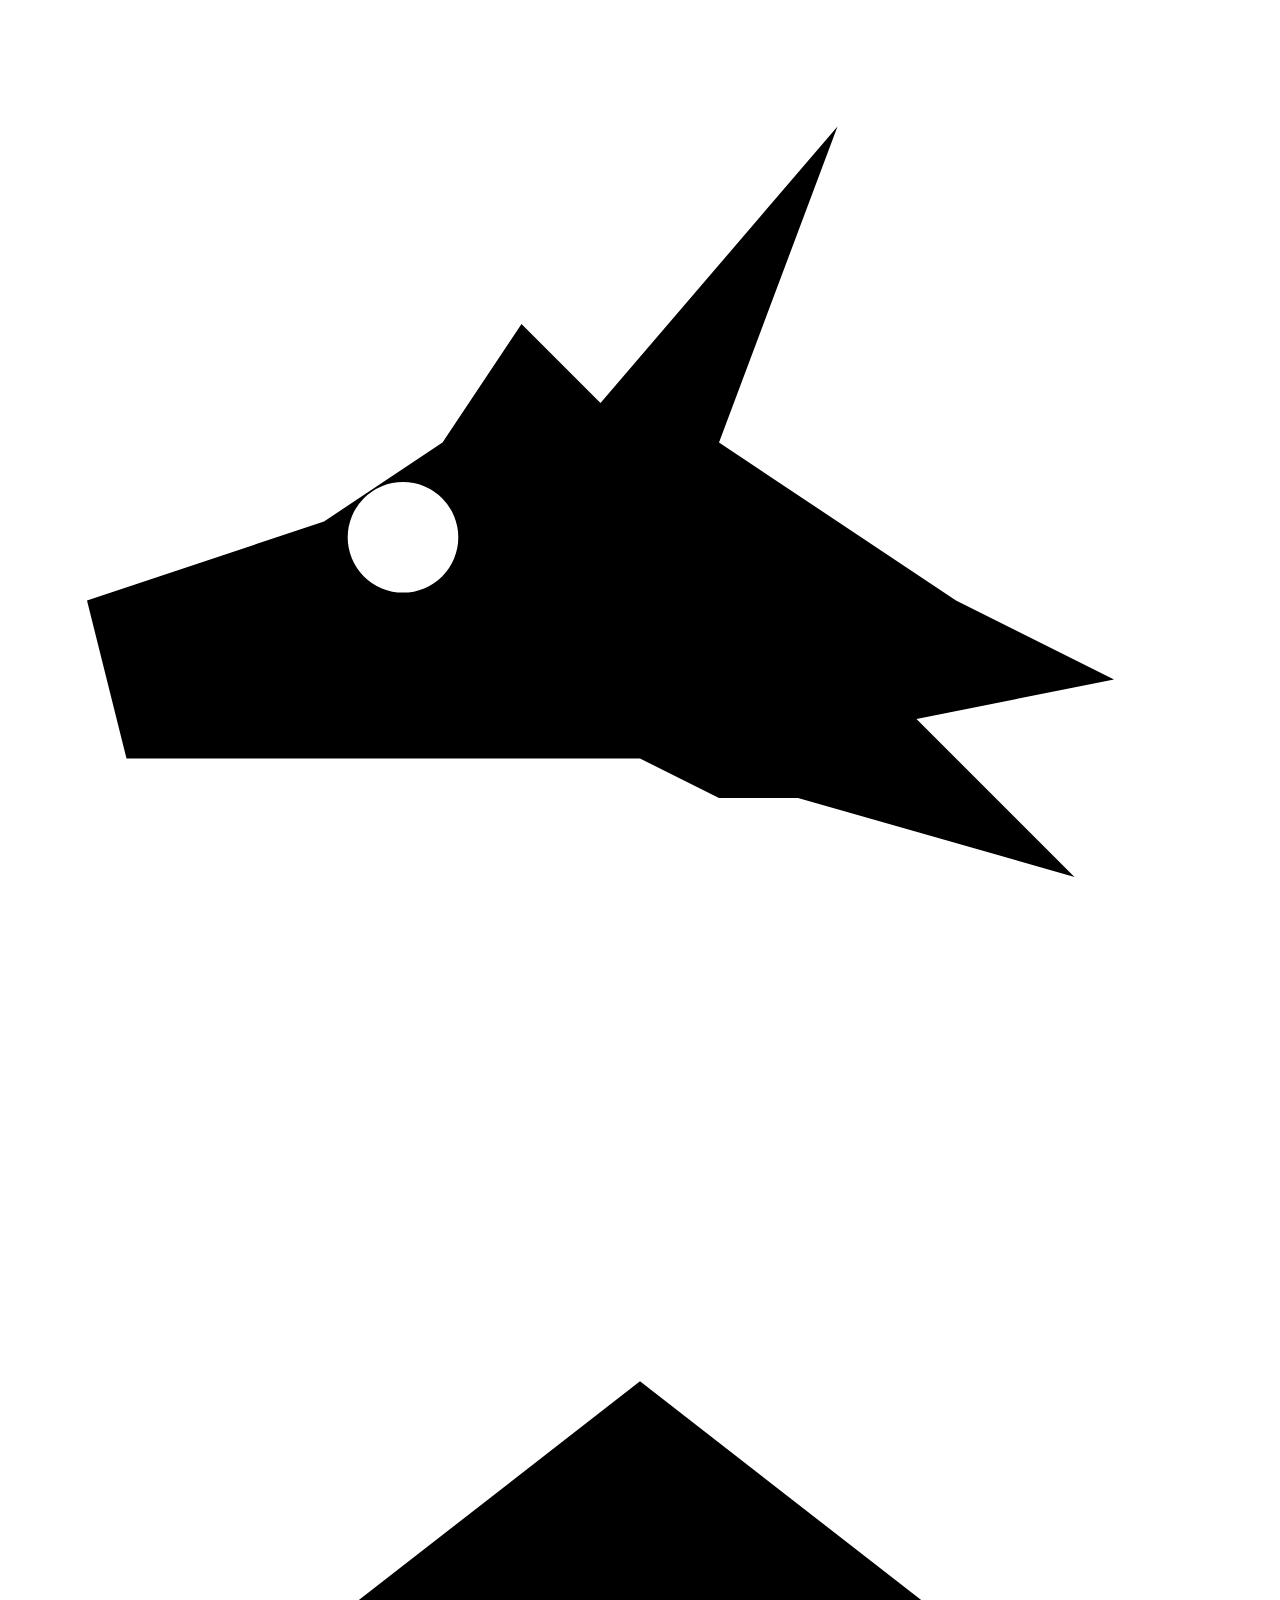
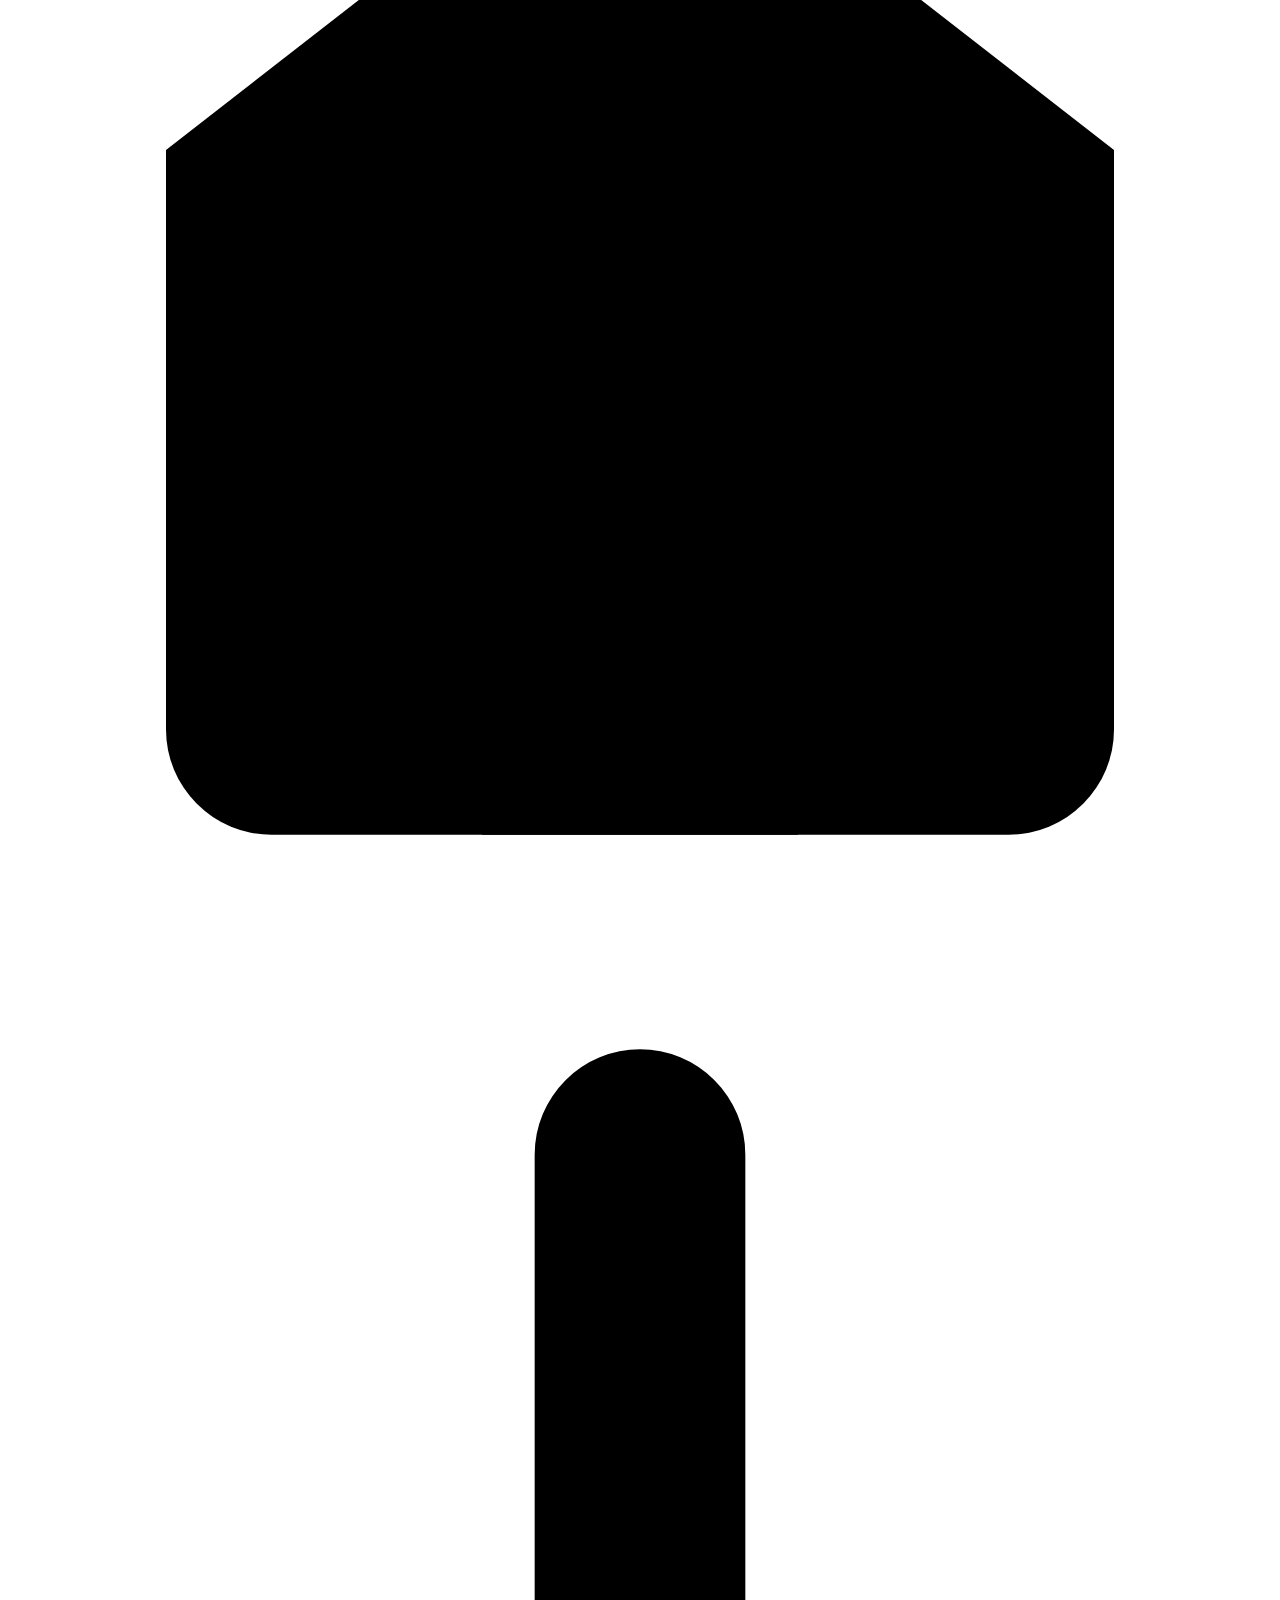
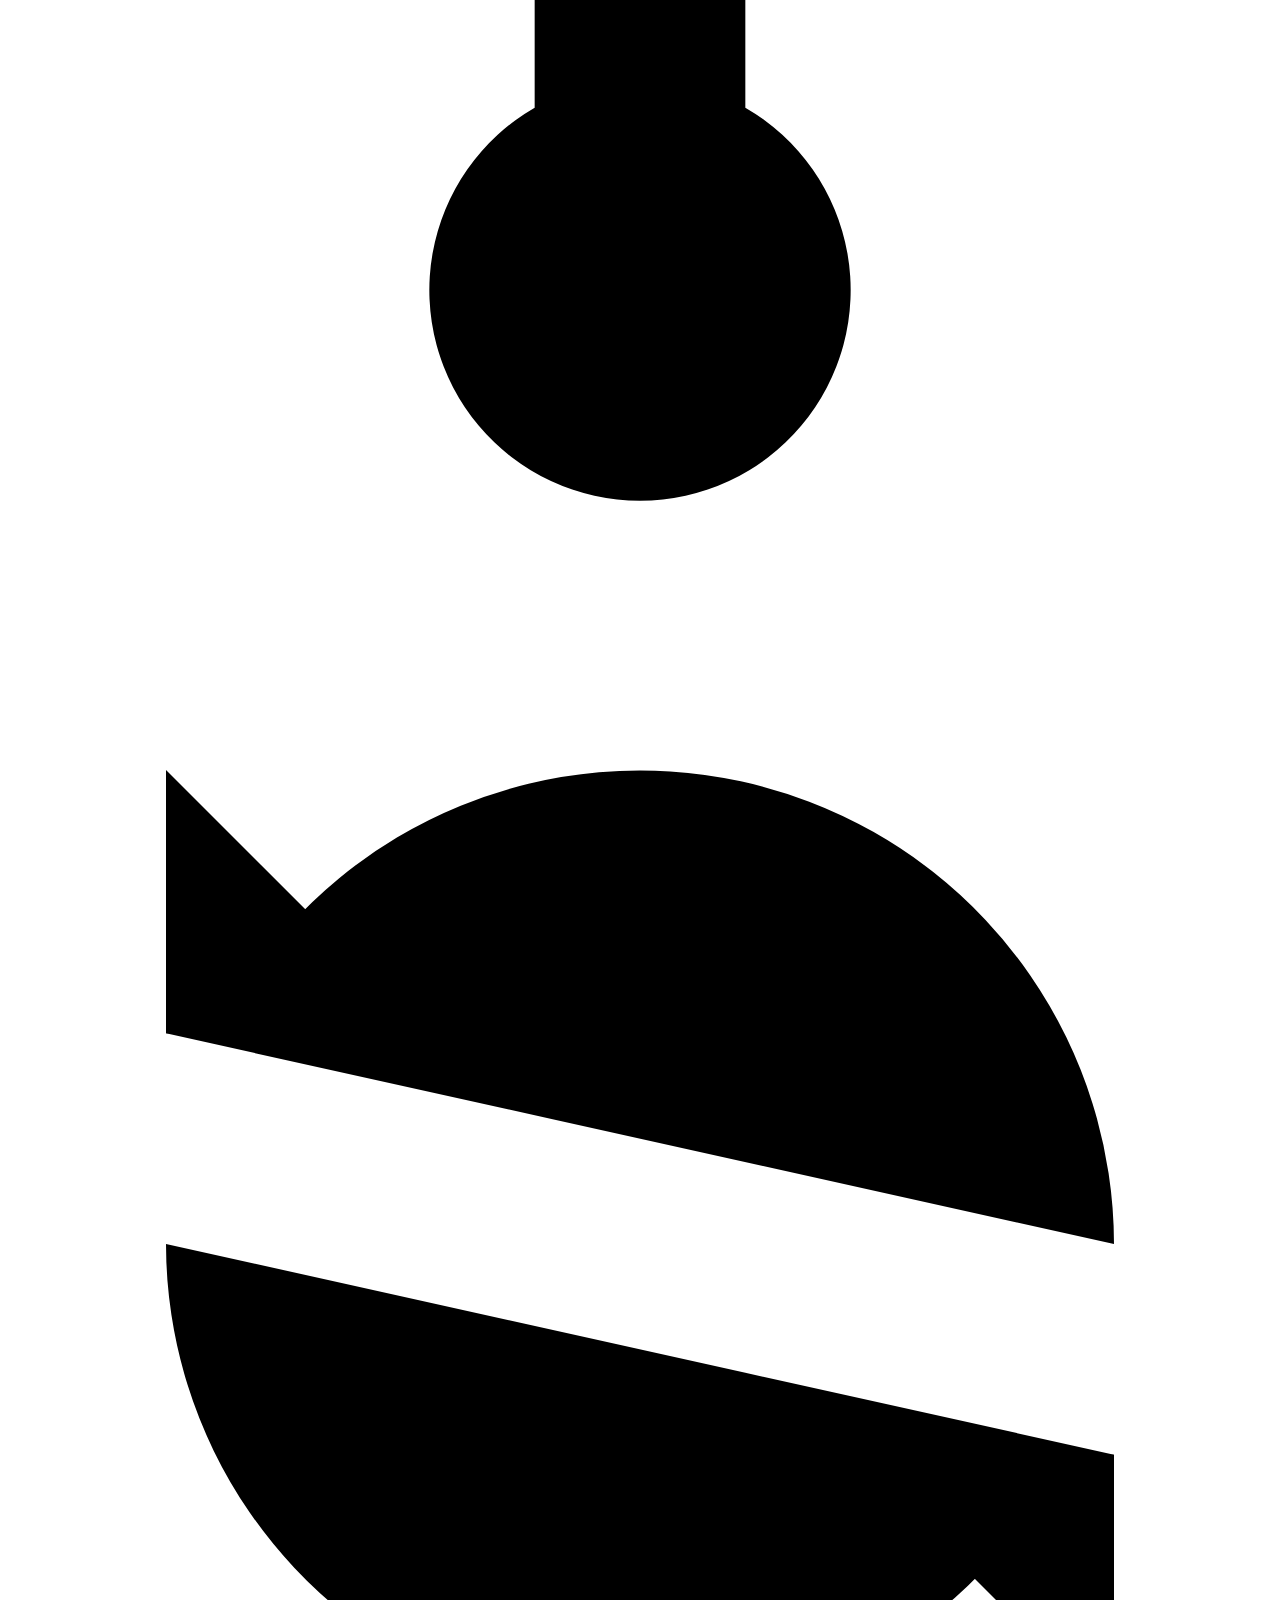
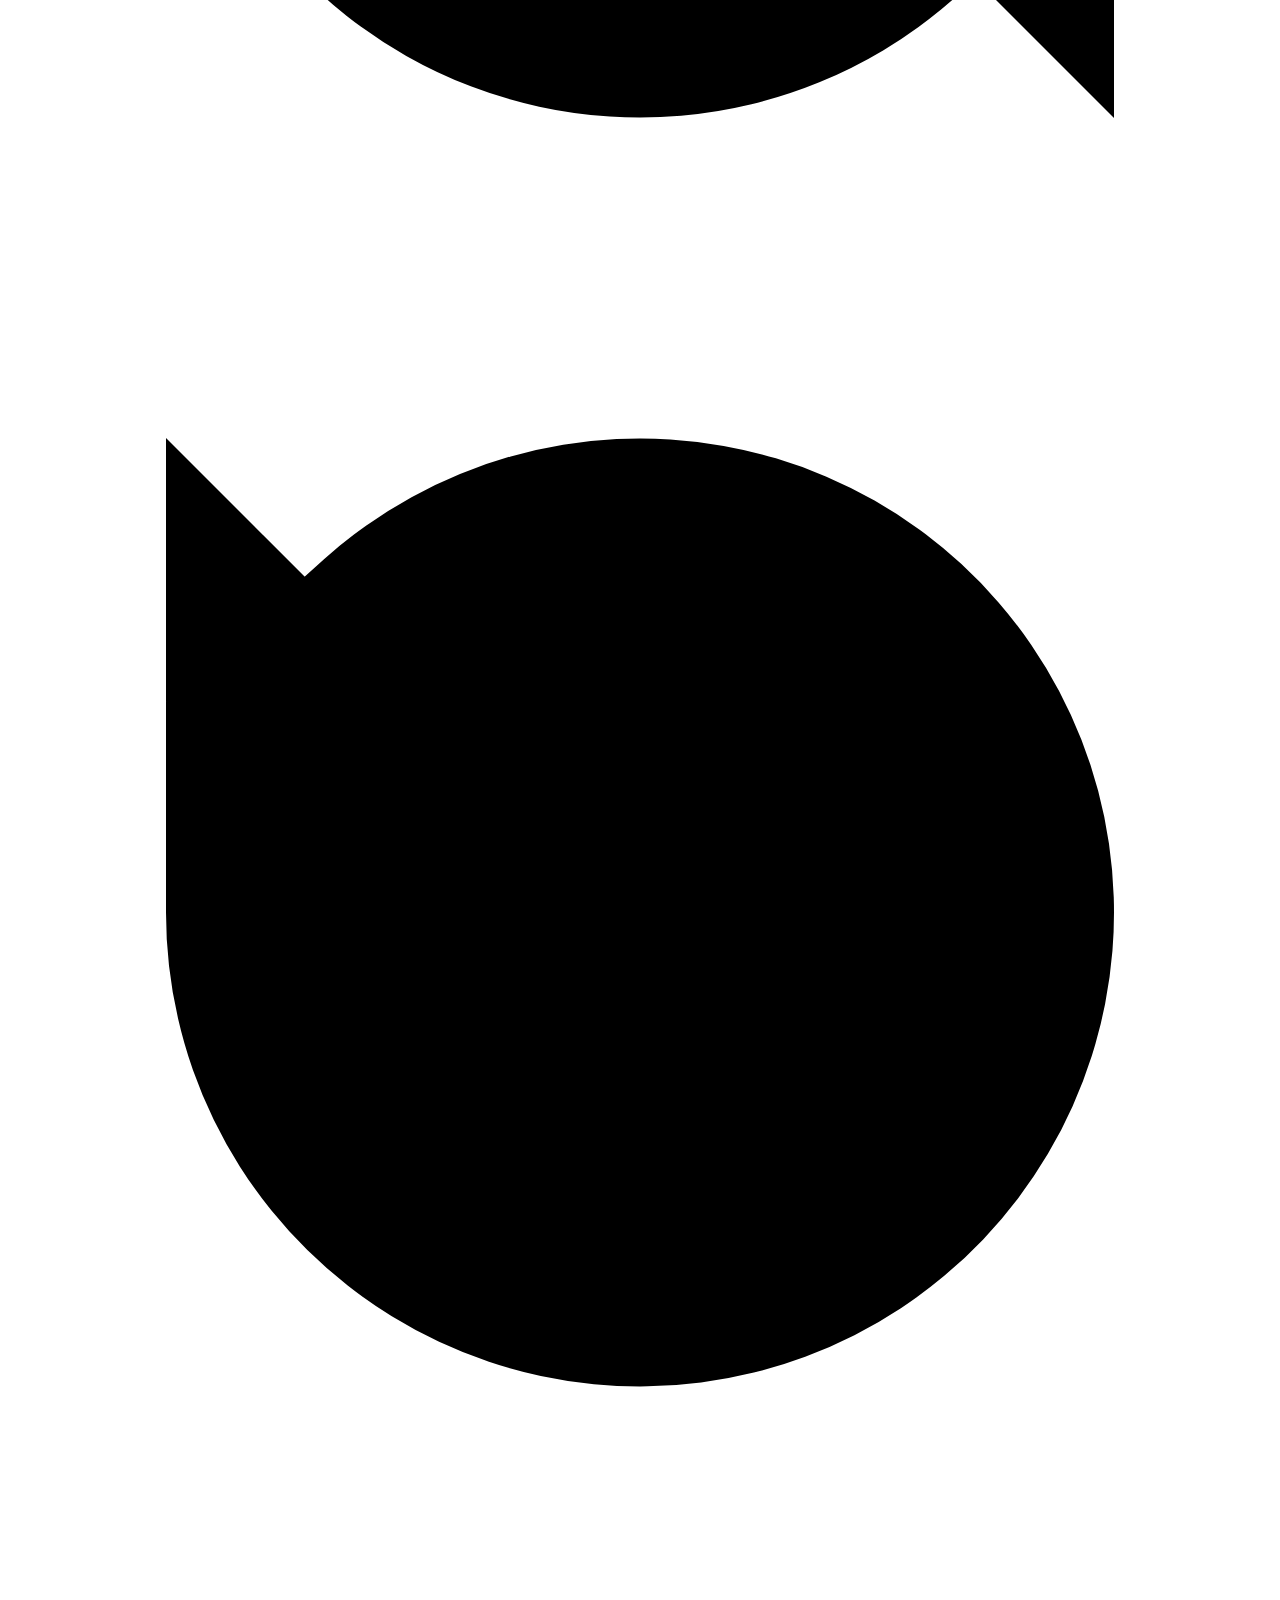
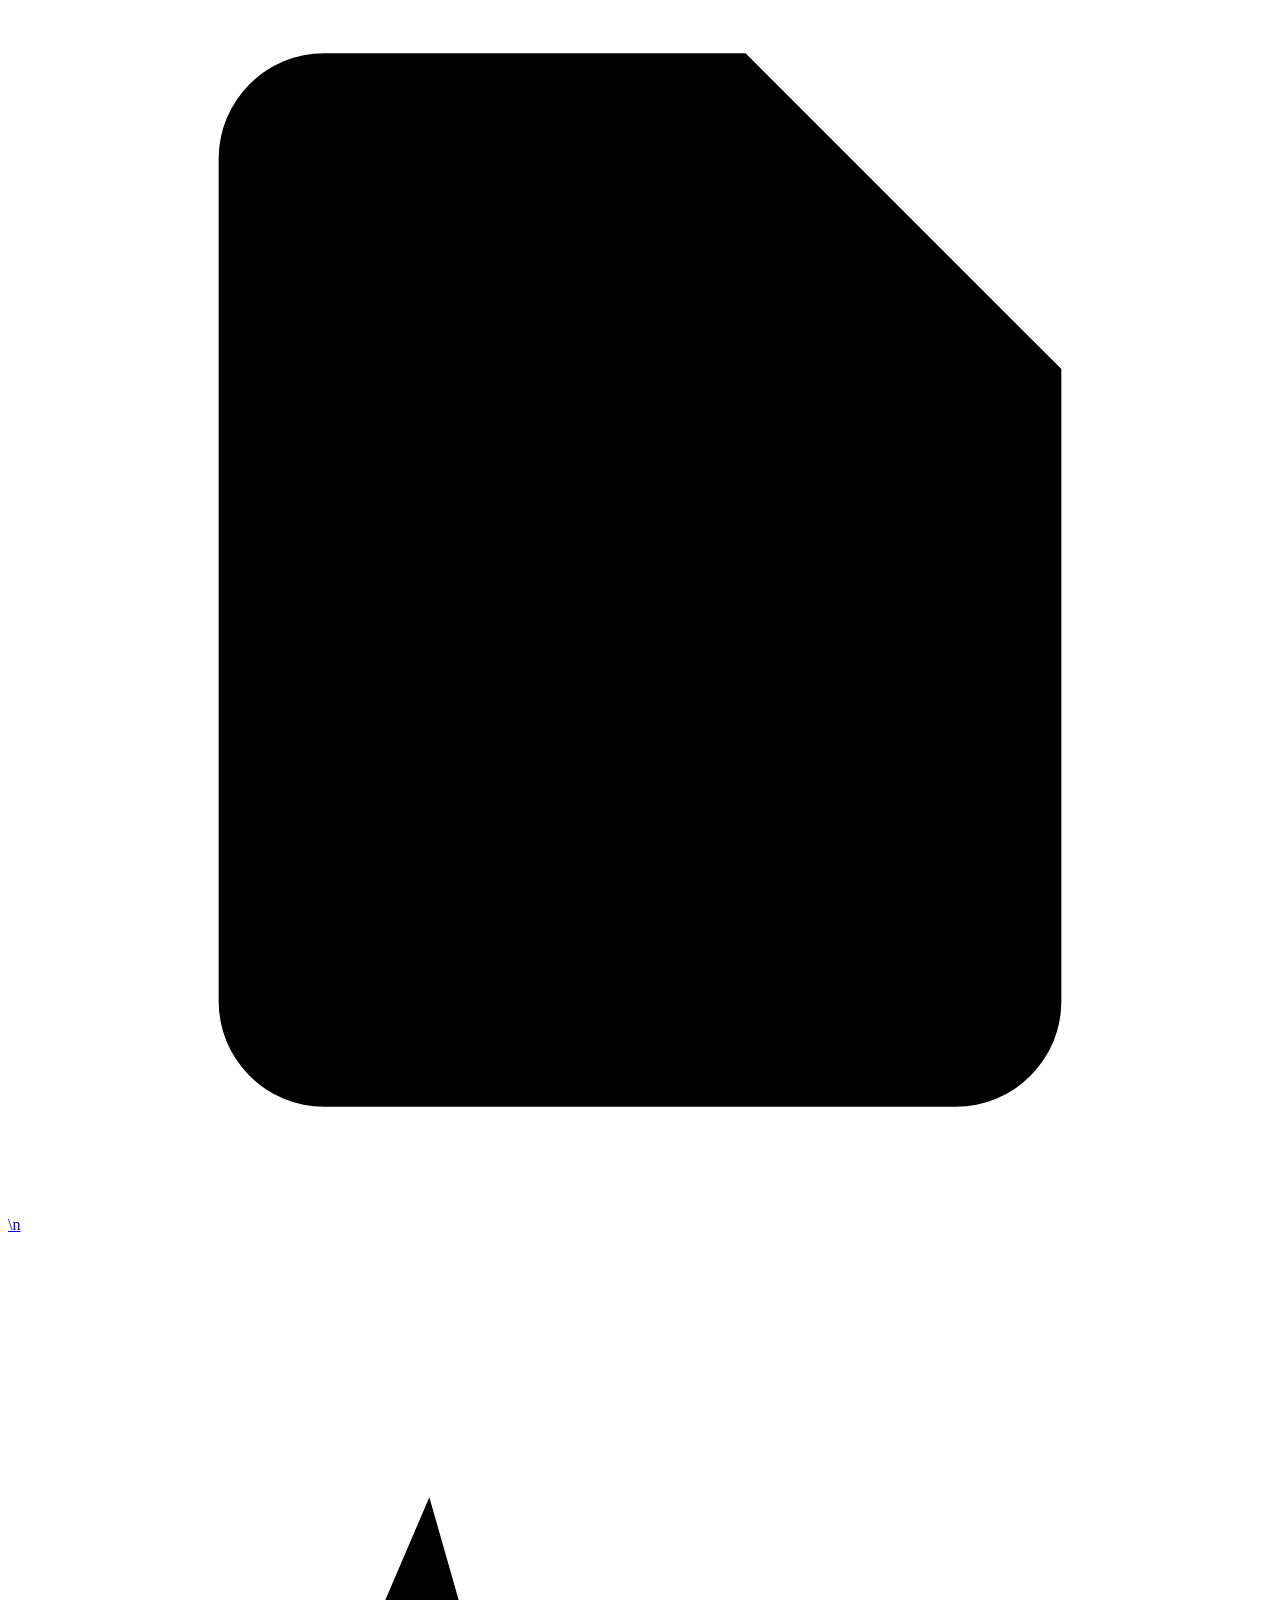
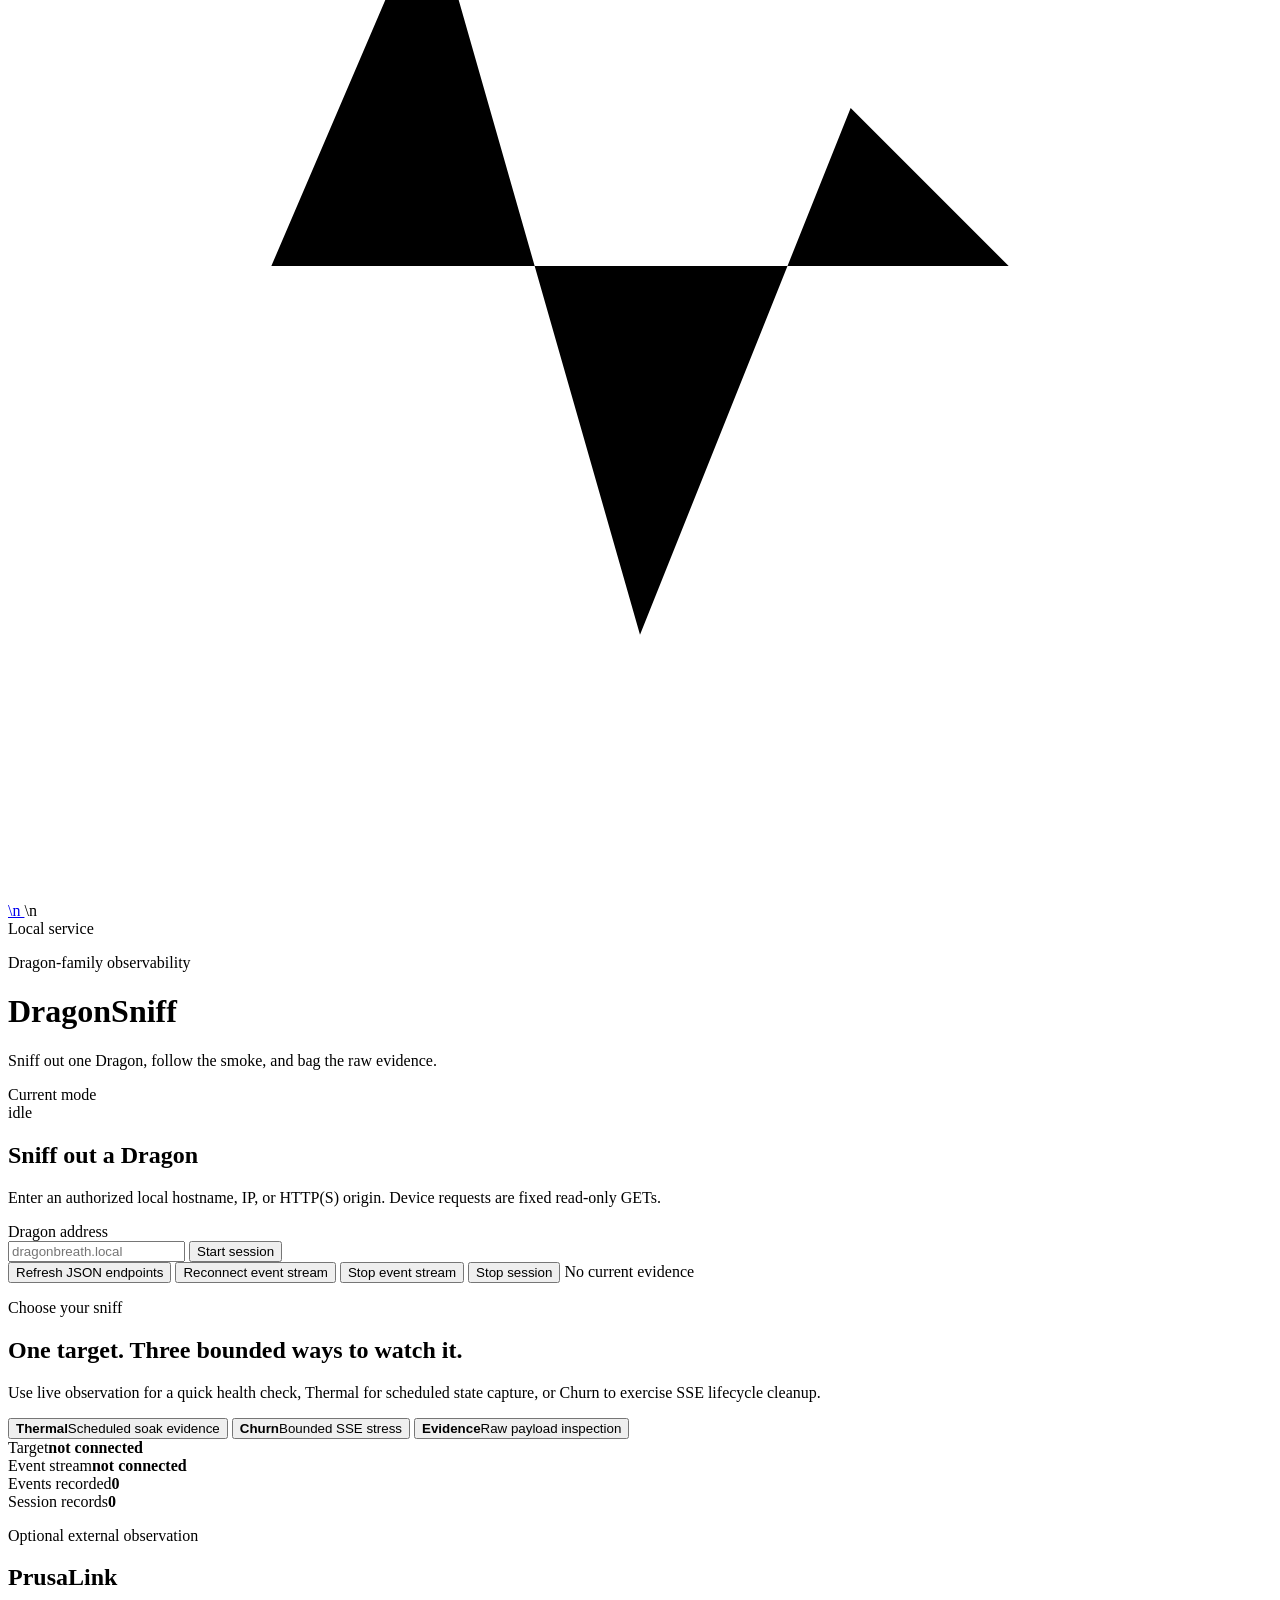
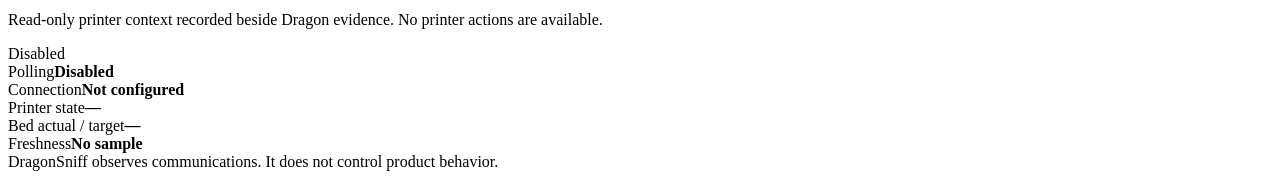
==== src/dragonsniff/web/index.html @ f4cbbf98 "Expose Sensor Lab in the existing navigation rail" ====
<!doctype html>
<html lang="en">
<head>
  <meta charset="utf-8">
  <meta name="viewport" content="width=device-width, initial-scale=1">
  <meta name="color-scheme" content="light dark">
  <title>DragonSniff</title>
  <link rel="icon" type="image/svg+xml" href="favicon.svg">
  <link rel="icon" type="image/png" sizes="32x32" href="favicon.ico">
  <link rel="stylesheet" href="style.css">
</head>
<body data-page="dashboard">
  <nav class="rail" aria-label="DragonSniff tests">
    <div class="rail-brand" aria-label="DragonSniff">
      <svg viewBox="0 0 32 32" aria-hidden="true"><path fill-rule="evenodd" d="M2 15 8 13l3-2 2-3 2 2 6-7-3 8 3 2 3 2 4 2-5 1 4 4-7-2h-2l-2-1H3Zm8-3a1.4 1.4 0 1 0 0 2.8 1.4 1.4 0 0 0 0-2.8Z"/></svg>
    </div>
    <a class="tab" href="./#dashboard" data-page="dashboard" aria-current="page" aria-label="Dashboard" title="Dashboard">
      <svg viewBox="0 0 24 24" aria-hidden="true"><path d="M3 9 12 2l9 7v11a2 2 0 0 1-2 2H5a2 2 0 0 1-2-2Z"/><path d="M9 22V12h6v10"/></svg>
    </a>
    <a class="tab" href="./#thermal" data-page="thermal" aria-label="Thermal capture" title="Thermal capture">
      <svg viewBox="0 0 24 24" aria-hidden="true"><path d="M14 4v10.5a4 4 0 1 1-4 0V4a2 2 0 0 1 4 0Z"/><path d="M12 10v7"/></svg>
    </a>
    <a class="tab" href="./#churn" data-page="churn" aria-label="Churn stress" title="Churn stress">
      <svg viewBox="0 0 24 24" aria-hidden="true"><path d="M21 12a9 9 0 0 0-15.7-6L3 8"/><path d="M3 3v5h5M3 12a9 9 0 0 0 15.7 6L21 16"/><path d="M21 21v-5h-5"/></svg>
    </a>
    <a class="tab" href="./#history" data-page="history" aria-label="Session history" title="Session history">
      <svg viewBox="0 0 24 24" aria-hidden="true"><path d="M3 12a9 9 0 1 0 3-6.7L3 8"/><path d="M3 3v5h5M12 7v5l3 2"/></svg>
    </a>
    <a class="tab" href="./#evidence" data-page="evidence" aria-label="Evidence" title="Evidence">
      <svg viewBox="0 0 24 24" aria-hidden="true"><path d="M14 2H6a2 2 0 0 0-2 2v16a2 2 0 0 0 2 2h12a2 2 0 0 0 2-2V8Z"/><path d="M14 2v6h6M8 13h8M8 17h8"/></svg>
    </a>
    <a class="tab" href="/sensor-lab" aria-label="Sensor Lab (offline ADC investigation)" title="Sensor Lab">\n      <svg viewBox="0 0 24 24" aria-hidden="true"><path d="M2 12h3l3-7 4 14 4-10 3 3h3"/></svg>\n    </a>\n    <div class="rail-connection" title="Local service"><i></i><span>Local service</span></div>
  </nav>
  <header class="app-header">
    <div>
      <p class="eyebrow">Dragon-family observability</p>
      <h1 id="pageTitle">DragonSniff</h1>
      <p id="pageDescription" class="lede">Sniff out one Dragon, follow the smoke, and bag the raw evidence.</p>
    </div>
    <div class="session-status" aria-label="Current DragonSniff mode">
      <span>Current mode</span>
      <div id="sessionBadge" class="badge" data-status="idle">idle</div>
    </div>
  </header>

  <section id="fileWarning" class="file-warning" hidden aria-labelledby="file-warning-heading">
    <h2 id="file-warning-heading">DragonSniff is not a standalone HTML file</h2>
    <p>The browser UI must be served by the local DragonSniff service. Opening this file directly cannot connect to its local application API.</p>
    <p>From the repository, run <code>python -m pip install -e .</code>, then <code>dragonsniff</code>, and open <code>http://127.0.0.1:8765</code>.</p>
  </section>

  <main>
    <section class="card connect-card" aria-labelledby="connect-heading">
      <div>
        <h2 id="connect-heading">Sniff out a Dragon</h2>
        <p>Enter an authorized local hostname, IP, or HTTP(S) origin. Device requests are fixed read-only GETs.</p>
      </div>
      <form id="connectForm">
        <label for="target">Dragon address</label>
        <div class="control-row">
          <input id="target" name="target" placeholder="dragonbreath.local" autocomplete="off" required>
          <button type="submit" class="primary">Start session</button>
        </div>
      </form>
      <div class="actions" aria-label="Observation session actions">
        <button id="refreshButton" type="button">Refresh JSON endpoints</button>
        <button id="reconnectButton" type="button">Reconnect event stream</button>
        <button id="stopEventsButton" class="danger" type="button">Stop event stream</button>
        <button id="stopButton" class="danger" type="button">Stop session</button>
        <a id="exportLink" class="button-link" download aria-disabled="true">No current evidence</a>
      </div>
      <p id="notice" class="notice" role="status" aria-live="polite"></p>
    </section>

    <section class="page-panel dashboard-intro" data-page-content="dashboard" aria-labelledby="dashboard-heading">
      <div>
        <p class="eyebrow">Choose your sniff</p>
        <h2 id="dashboard-heading">One target. Three bounded ways to watch it.</h2>
        <p>Use live observation for a quick health check, Thermal for scheduled state capture, or Churn to exercise SSE lifecycle cleanup.</p>
      </div>
      <div class="test-map" aria-label="Available test types">
        <button type="button" data-go-page="thermal"><strong>Thermal</strong><span>Scheduled soak evidence</span></button>
        <button type="button" data-go-page="churn"><strong>Churn</strong><span>Bounded SSE stress</span></button>
        <button type="button" data-go-page="evidence"><strong>Evidence</strong><span>Raw payload inspection</span></button>
      </div>
    </section>

    <section class="summary-grid" data-page-content="dashboard" aria-label="Connection summary">
      <article class="metric"><span>Target</span><strong id="targetValue">not connected</strong></article>
      <article class="metric"><span>Event stream</span><strong id="sseState">not connected</strong></article>
      <article class="metric"><span>Events recorded</span><strong id="eventCount">0</strong></article>
      <article class="metric"><span>Session records</span><strong id="recordCount">0</strong></article>
    </section>

    <section class="card" data-page-content="dashboard thermal" aria-labelledby="prusalink-heading">
      <div class="endpoint-heading">
        <div>
          <p class="eyebrow">Optional external observation</p>
          <h2 id="prusalink-heading">PrusaLink</h2>
          <p>Read-only printer context recorded beside Dragon evidence. No printer actions are available.</p>
        </div>
        <span id="prusalinkStatus" class="endpoint-state" data-status="disabled">Disabled</span>
      </div>
      <div class="churn-metrics" aria-label="PrusaLink observation status">
        <div><span>Polling</span><strong id="prusalinkPolling">Disabled</strong></div>
        <div><span>Connection</span><strong id="prusalinkConnection">Not configured</strong></div>
        <div><span>Printer state</span><strong id="prusalinkPrinterState">—</strong></div>
        <div><span>Bed actual / target</span><strong id="prusalinkBed">—</strong></div>
        <div><span>Freshness</span><strong id="prusalinkFreshness">No sample</strong></div>
      </div>
      <p id="prusalinkError" class="notice" hidden></p>
    </section>

    <section class="card history-card" data-page-content="history" aria-labelledby="history-heading" hidden>
      <div class="endpoint-heading">
        <div>
          <p class="eyebrow">Durable evidence</p>
          <h2 id="history-heading">Recorded sessions</h2>
          <p>Completed and interrupted sessions remain available when persistent storage is enabled. An interrupted session is retained, never silently resumed.</p>
        </div>
        <button id="historyRefreshButton" type="button">Refresh history</button>
      </div>
      <p id="historyNotice" class="notice" role="status" aria-live="polite"></p>
      <p id="historyStorageSummary" class="history-storage-summary" hidden></p>
      <div class="history-scroll">
        <table class="history-table">
          <thead><tr><th scope="col">Started</th><th scope="col">Type</th><th scope="col">Target</th><th scope="col">Status</th><th scope="col">Records</th><th scope="col">Evidence</th></tr></thead>
          <tbody id="historyRows"><tr><td colspan="6">Persistent session history is not available yet.</td></tr></tbody>
        </table>
      </div>
    </section>

    <section class="card capture-card" data-page-content="thermal" aria-labelledby="capture-heading" hidden>
      <div class="endpoint-heading">
        <div>
          <p class="eyebrow">Passive controller evidence</p>
          <h2 id="capture-heading">Watch the dragon breathe</h2>
          <p>Poll fixed read-only state and health endpoints on a bounded schedule. Starting a capture pauses an active live session; DragonSniff restores it when the run finishes.</p>
        </div>
        <span id="captureState" class="endpoint-state" data-status="idle">idle</span>
      </div>
      <form id="captureForm" class="capture-form">
        <label class="profile-field" for="captureProfile">Capture profile
          <select id="captureProfile">
            <option value="Custom">Custom</option>
          </select>
          <span>Choose a repeatable schedule, then adjust any visible value if needed.</span>
        </label>
        <div class="config-grid capture-config-grid">
          <label>Duration seconds<input id="captureDurationSeconds" type="number" value="120" min="1" max="43200" step="1" required></label>
          <label>State interval seconds<input id="captureStateInterval" type="number" value="1" min="0.5" max="60" step="0.5" required></label>
          <label>Health interval seconds<input id="captureHealthInterval" type="number" value="10" min="5" max="300" step="1" required></label>
        </div>
        <p id="captureBudget" class="capture-budget" role="status" aria-live="polite">Calculating retained evidence…</p>
        <div class="actions">
          <button id="captureStartButton" type="submit" class="primary">Start passive capture</button>
          <button id="captureStopButton" class="danger" type="button" disabled>Stop capture</button>
          <button id="copyCaptureSummary" type="button" class="copy-button" disabled>Copy capture summary</button>
          <a id="captureExportLink" class="button-link" href="/local/v1/capture/export" download hidden>Download thermal capture JSONL</a>
          <span id="captureCopyFeedback" class="copy-feedback" role="status" aria-live="polite"></span>
        </div>
      </form>
      <p id="captureNotice" class="notice" role="status" aria-live="polite"></p>
      <section class="annotation-panel" aria-labelledby="annotation-heading">
        <div class="annotation-heading">
          <div>
            <p class="eyebrow">Local operator evidence</p>
            <h3 id="annotation-heading">Mark the capture</h3>
            <p>Markers are recorded when DragonSniff receives them. They identify operator time, not the exact instant of the physical event, and never send a request to the observed device.</p>
          </div>
          <strong id="annotationCount">0 / 1000</strong>
        </div>
        <div id="annotationQuickPicks" class="annotation-quick-picks" role="group" aria-label="Quick capture markers"></div>
        <form id="annotationForm" class="annotation-form">
          <label for="annotationNote">Freeform note
            <textarea id="annotationNote" maxlength="2048" rows="2" placeholder="Observed behavior, measurement, units, or context"></textarea>
          </label>
          <label for="annotationOperator">Operator (optional)
            <input id="annotationOperator" type="text" maxlength="128" autocomplete="name">
          </label>
          <details class="annotation-correlation">
            <summary>External instrument correlation</summary>
            <div class="annotation-correlation-grid">
              <label for="annotationInstrument">Instrument<input id="annotationInstrument" type="text" maxlength="512"></label>
              <label for="annotationFileReference">File/reference<input id="annotationFileReference" type="text" maxlength="512"></label>
              <label for="annotationClockSync">Clock-sync method<input id="annotationClockSync" type="text" maxlength="512"></label>
              <label for="annotationKnownOffset">Known offset (ms)<input id="annotationKnownOffset" type="number" step="any"></label>
            </div>
          </details>
          <div class="actions">
            <button id="annotationNoteButton" type="submit">Add operator note</button>
            <span id="annotationNotice" class="copy-feedback" role="status" aria-live="polite"></span>
          </div>
        </form>
        <p id="annotationLatest" class="annotation-latest">No operator marker recorded in this capture.</p>
      </section>
      <div class="churn-metrics" aria-label="Capture run summary">
        <div><span>State samples</span><strong id="captureSamples">0</strong></div>
        <div><span>State failures</span><strong id="captureStateFailures">0</strong></div>
        <div><span>Health failures</span><strong id="captureHealthFailures">0</strong></div>
        <div><span>Retained records</span><strong id="captureEstimate">0</strong></div>
        <div><span>Elapsed</span><strong id="captureElapsed">0.0 s</strong></div>
        <div><span>Boot ID</span><strong id="captureBoot">not observed</strong></div>
      </div>
      <section class="thermal-panel" aria-labelledby="thermal-heading">
        <div class="thermal-copy">
          <p class="eyebrow">Latest state sample</p>
          <h3 id="thermal-heading">Thermals</h3>
          <div class="thermal-readouts">
            <div><span>Chamber</span><strong id="thermalChamber">—</strong></div>
            <div><span>Target</span><strong id="thermalTarget">—</strong></div>
            <div><span>PTC</span><strong id="thermalPtc">—</strong></div>
          </div>
        </div>
        <div id="pidGauge" class="pid-gauge" role="meter" aria-label="PID output unavailable" aria-valuemin="0" aria-valuemax="100">
          <span class="pid-label">PID output</span>
          <svg viewBox="0 0 160 96" aria-hidden="true">
            <path class="gauge-track" pathLength="100" d="M16 82 A64 64 0 0 1 144 82"></path>
            <path id="pidGaugeArc" class="gauge-arc" pathLength="100" d="M16 82 A64 64 0 0 1 144 82"></path>
            <line id="pidGaugeNeedle" class="gauge-needle" x1="80" y1="82" x2="80" y2="32"></line>
            <circle class="gauge-hub" cx="80" cy="82" r="5"></circle>
            <text x="13" y="94">0</text><text x="75" y="18">50</text><text x="136" y="94">100</text>
          </svg>
          <strong id="pidOutput">—</strong>
          <span id="pidDetail" class="pid-detail">commanded duty unavailable</span>
        </div>
      </section>
      <div class="split churn-evidence">
        <div><h3>Latest state observation</h3><pre id="captureLatestState">No state observation</pre></div>
        <div><h3>Latest health observation</h3><pre id="captureLatestHealth">No health observation</pre></div>
      </div>
    </section>

    <section class="card churn-card" data-page-content="churn" aria-labelledby="churn-heading" hidden>
      <div class="endpoint-heading">
        <div>
          <p class="eyebrow">Deliberate protocol exercise</p>
          <h2 id="churn-heading">Poke it with a stick</h2>
          <p>Run sequential, bounded SSE connect-observe-disconnect cycles against the Dragon address above. Starting churn pauses an active live session; DragonSniff restores it when the run finishes.</p>
        </div>
        <span id="churnState" class="endpoint-state" data-status="idle">idle</span>
      </div>
      <form id="churnForm" class="churn-form">
        <label class="profile-field" for="churnProfile">Test profile
          <select id="churnProfile">
            <option value="Custom">Custom</option>
          </select>
          <span>Choose a repeatable bounded profile, then adjust any visible value if needed.</span>
        </label>
        <div class="config-grid">
          <label>Cycles<input id="churnCycles" type="number" value="3" min="1" max="20" step="1" required></label>
          <label>Observe seconds<input id="churnObserveSeconds" type="number" value="2" min="0.25" max="15" step="0.25" required></label>
          <label>Event bound<input id="churnMaxEvents" type="number" value="3" min="1" max="25" step="1" required></label>
          <label>Delay seconds<input id="churnDelaySeconds" type="number" value="0.5" min="0.1" max="5" step="0.05" required></label>
        </div>
        <div class="actions">
          <button id="churnStartButton" type="submit" class="primary">Start bounded churn</button>
          <button id="churnStopButton" class="danger" type="button" disabled>Stop churn</button>
          <button id="copyChurnSummary" type="button" class="copy-button" disabled>Copy run summary</button>
          <button id="copyChurnHealth" type="button" class="copy-button" disabled>Copy latest raw health</button>
          <a id="churnExportLink" class="button-link" href="/local/v1/churn/export" download hidden>Download SSE churn JSONL</a>
          <span id="churnCopyFeedback" class="copy-feedback" role="status" aria-live="polite"></span>
        </div>
      </form>
      <p id="churnNotice" class="notice" role="status" aria-live="polite"></p>
      <div class="churn-metrics" aria-label="Churn run summary">
        <div><span>Cycle</span><strong id="churnProgress">0 / 3</strong></div>
        <div><span>Owned SSE</span><strong id="churnActive">0</strong></div>
        <div><span>Connected</span><strong id="churnSuccess">0</strong></div>
        <div><span>Rejected</span><strong id="churnRejected">0</strong></div>
        <div><span>Transport failures</span><strong id="churnTransportFailures">0</strong></div>
        <div><span>Events</span><strong id="churnEvents">0</strong></div>
        <div><span>Elapsed</span><strong id="churnElapsed">0.0 s</strong></div>
        <div><span>Boot ID</span><strong id="churnBoot">not observed</strong></div>
        <div><span>Settlement</span><strong id="churnSettlement">not started</strong></div>
      </div>
      <p id="churnHealthSignal" class="notice">No health observation yet.</p>
      <div class="split churn-evidence">
        <div><h3>Latest health observation</h3><pre id="churnHealth">No health observation</pre></div>
        <div><h3>Cycle evidence</h3><pre id="churnCyclesEvidence">No cycles recorded</pre></div>
      </div>
    </section>

    <section class="card lab-intro" data-page-content="lab" aria-labelledby="lab-heading" hidden>
      <div class="endpoint-heading">
        <div>
          <p class="eyebrow">Unlinked expert surface</p>
          <h2 id="lab-heading">Super Secret Squirrel Laboratory</h2>
          <p>This route is intentionally absent from the rail. These controls change only the local evidence display; device requests remain fixed and read-only.</p>
        </div>
        <span class="endpoint-state" data-status="available">local only</span>
      </div>
      <div class="lab-options">
        <label for="labPollInterval">Dashboard refresh
          <select id="labPollInterval">
            <option value="500">0.5 seconds</option>
            <option value="1000">1 second</option>
            <option value="2000">2 seconds</option>
            <option value="5000">5 seconds</option>
          </select>
        </label>
        <label class="check-option"><input id="labOpenRaw" type="checkbox"> Open raw endpoint payload panels</label>
        <label class="check-option"><input id="labDense" type="checkbox"> Dense evidence layout</label>
      </div>
      <p class="notice">Direct route: <code>/lab</code>. Hidden is not authenticated; loopback binding remains the actual boundary.</p>
    </section>

    <section class="card" data-page-content="lab" aria-labelledby="limits-heading" hidden>
      <h2 id="limits-heading">Observer footprint</h2>
      <p>The limits below are hard ceilings, not current device capacity.</p>
      <dl id="limits" class="limits"></dl>
    </section>

    <section class="endpoint-grid" data-page-content="evidence lab" aria-label="Dragon API responses" hidden>
      <article class="card endpoint" data-endpoint="/api/v2/info">
        <div class="endpoint-heading"><h2>/api/v2/info</h2><span class="endpoint-state">not requested</span></div>
        <p class="timing">No timing yet</p>
        <details open><summary>Parsed JSON</summary><div class="view-toolbar"><button type="button" class="copy-button" data-copy-view="parsed">Copy parsed JSON</button><span class="copy-feedback" role="status" aria-live="polite"></span></div><pre class="parsed">No payload</pre></details>
        <details><summary>Raw response</summary><div class="view-toolbar"><button type="button" class="copy-button" data-copy-view="raw">Copy raw response</button><span class="copy-feedback" role="status" aria-live="polite"></span></div><pre class="raw">No payload</pre></details>
      </article>
      <article class="card endpoint" data-endpoint="/api/v2/state">
        <div class="endpoint-heading"><h2>/api/v2/state</h2><span class="endpoint-state">not requested</span></div>
        <p class="timing">No timing yet</p>
        <details open><summary>Parsed JSON</summary><div class="view-toolbar"><button type="button" class="copy-button" data-copy-view="parsed">Copy parsed JSON</button><span class="copy-feedback" role="status" aria-live="polite"></span></div><pre class="parsed">No payload</pre></details>
        <details><summary>Raw response</summary><div class="view-toolbar"><button type="button" class="copy-button" data-copy-view="raw">Copy raw response</button><span class="copy-feedback" role="status" aria-live="polite"></span></div><pre class="raw">No payload</pre></details>
      </article>
      <article class="card endpoint" data-endpoint="/api/v2/health">
        <div class="endpoint-heading"><h2>/api/v2/health</h2><span class="endpoint-state">not requested</span></div>
        <p class="timing">No timing yet</p>
        <details open><summary>Parsed JSON</summary><div class="view-toolbar"><button type="button" class="copy-button" data-copy-view="parsed">Copy parsed JSON</button><span class="copy-feedback" role="status" aria-live="polite"></span></div><pre class="parsed">No payload</pre></details>
        <details><summary>Raw response</summary><div class="view-toolbar"><button type="button" class="copy-button" data-copy-view="raw">Copy raw response</button><span class="copy-feedback" role="status" aria-live="polite"></span></div><pre class="raw">No payload</pre></details>
      </article>
    </section>

    <section class="card" data-page-content="evidence lab" aria-labelledby="events-heading" hidden>
      <div class="endpoint-heading">
        <div><h2 id="events-heading">Follow the smoke</h2><p>Latest raw SSE event and parsed data, if available.</p></div>
        <span id="sseDetail" class="endpoint-state">not connected</span>
      </div>
      <div class="split">
        <div><h3>Parsed event</h3><pre id="eventParsed">No event</pre></div>
        <div><h3>Raw event</h3><pre id="eventRaw">No event</pre></div>
      </div>
    </section>

    <section class="card" data-page-content="evidence lab" aria-labelledby="timeline-heading" hidden>
      <h2 id="timeline-heading">Timestamped lifecycle</h2>
      <p>Newest observations appear first. The JSONL export contains the retained session in arrival order.</p>
      <ol id="timeline" class="timeline"></ol>
    </section>
  </main>

  <footer>DragonSniff observes communications. It does not control product behavior.</footer>
  <script src="payload.js"></script>
  <script src="app.js"></script>
</body>
</html>
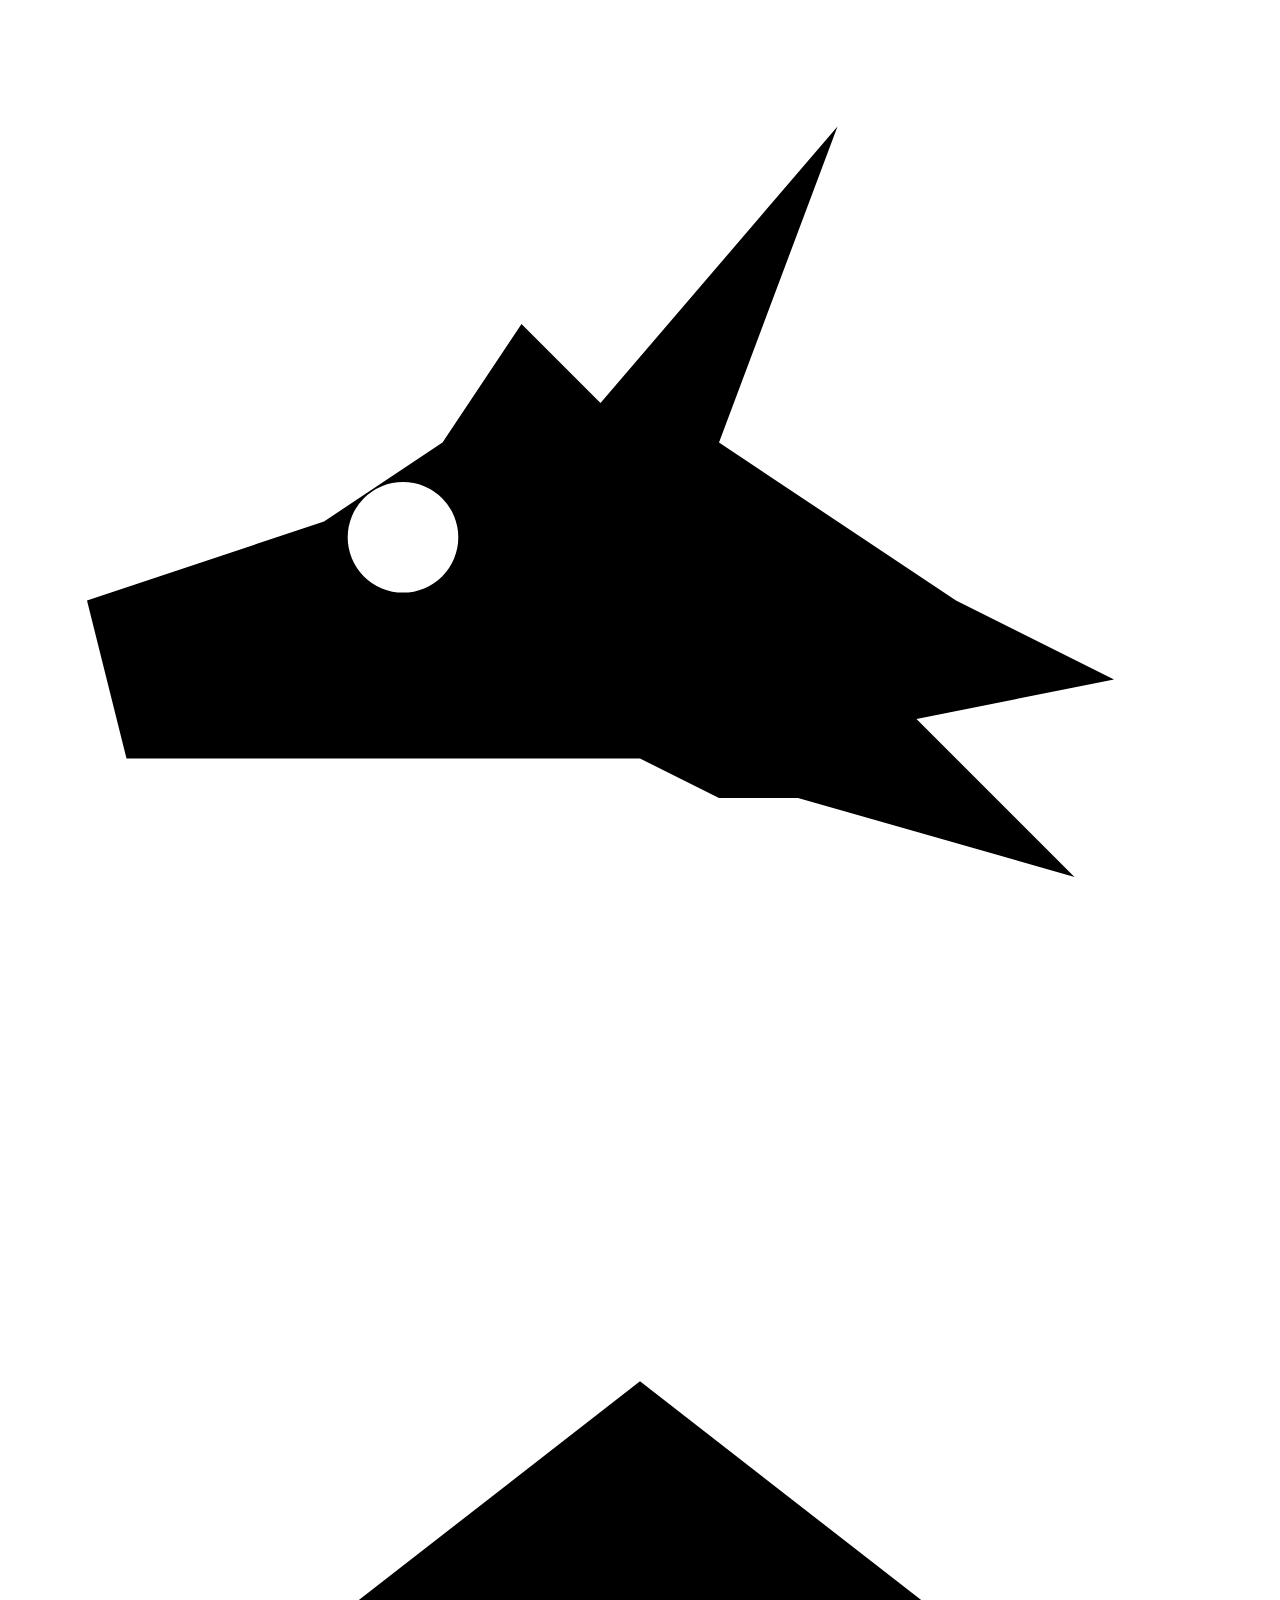
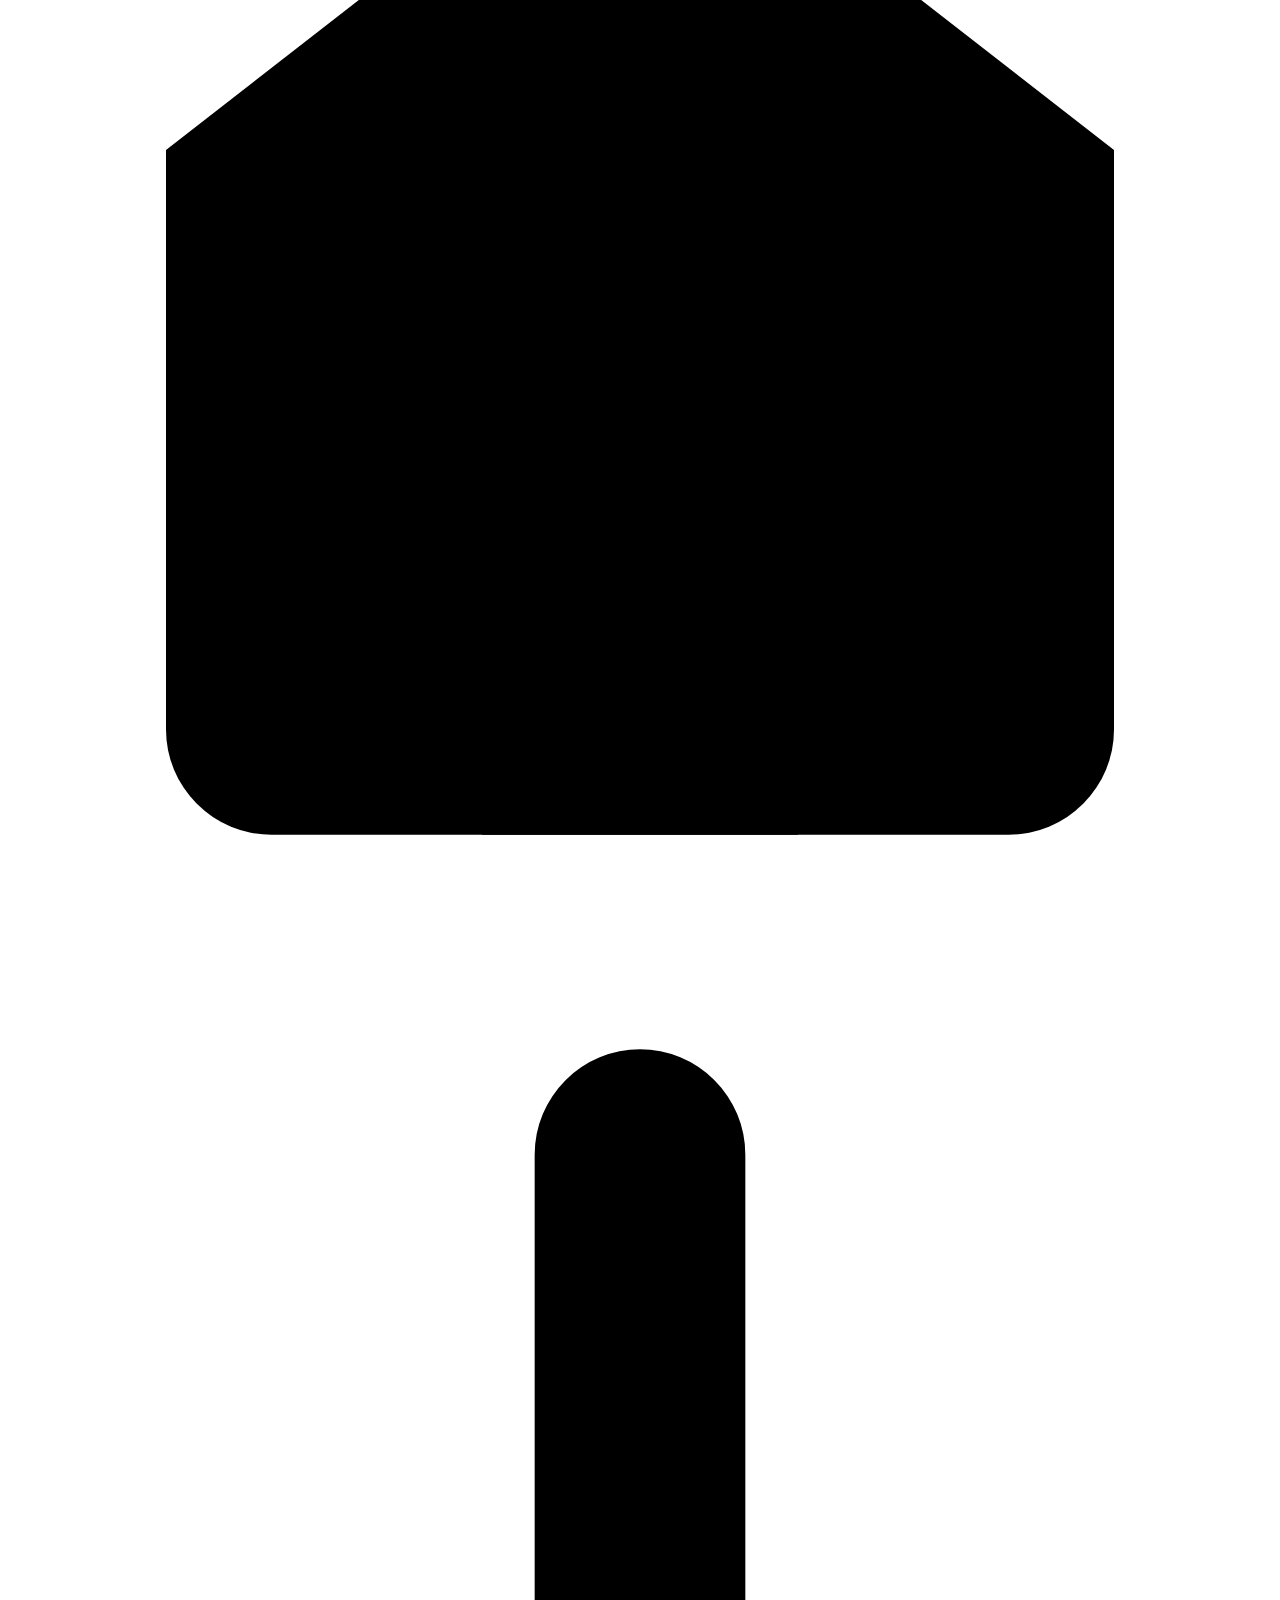
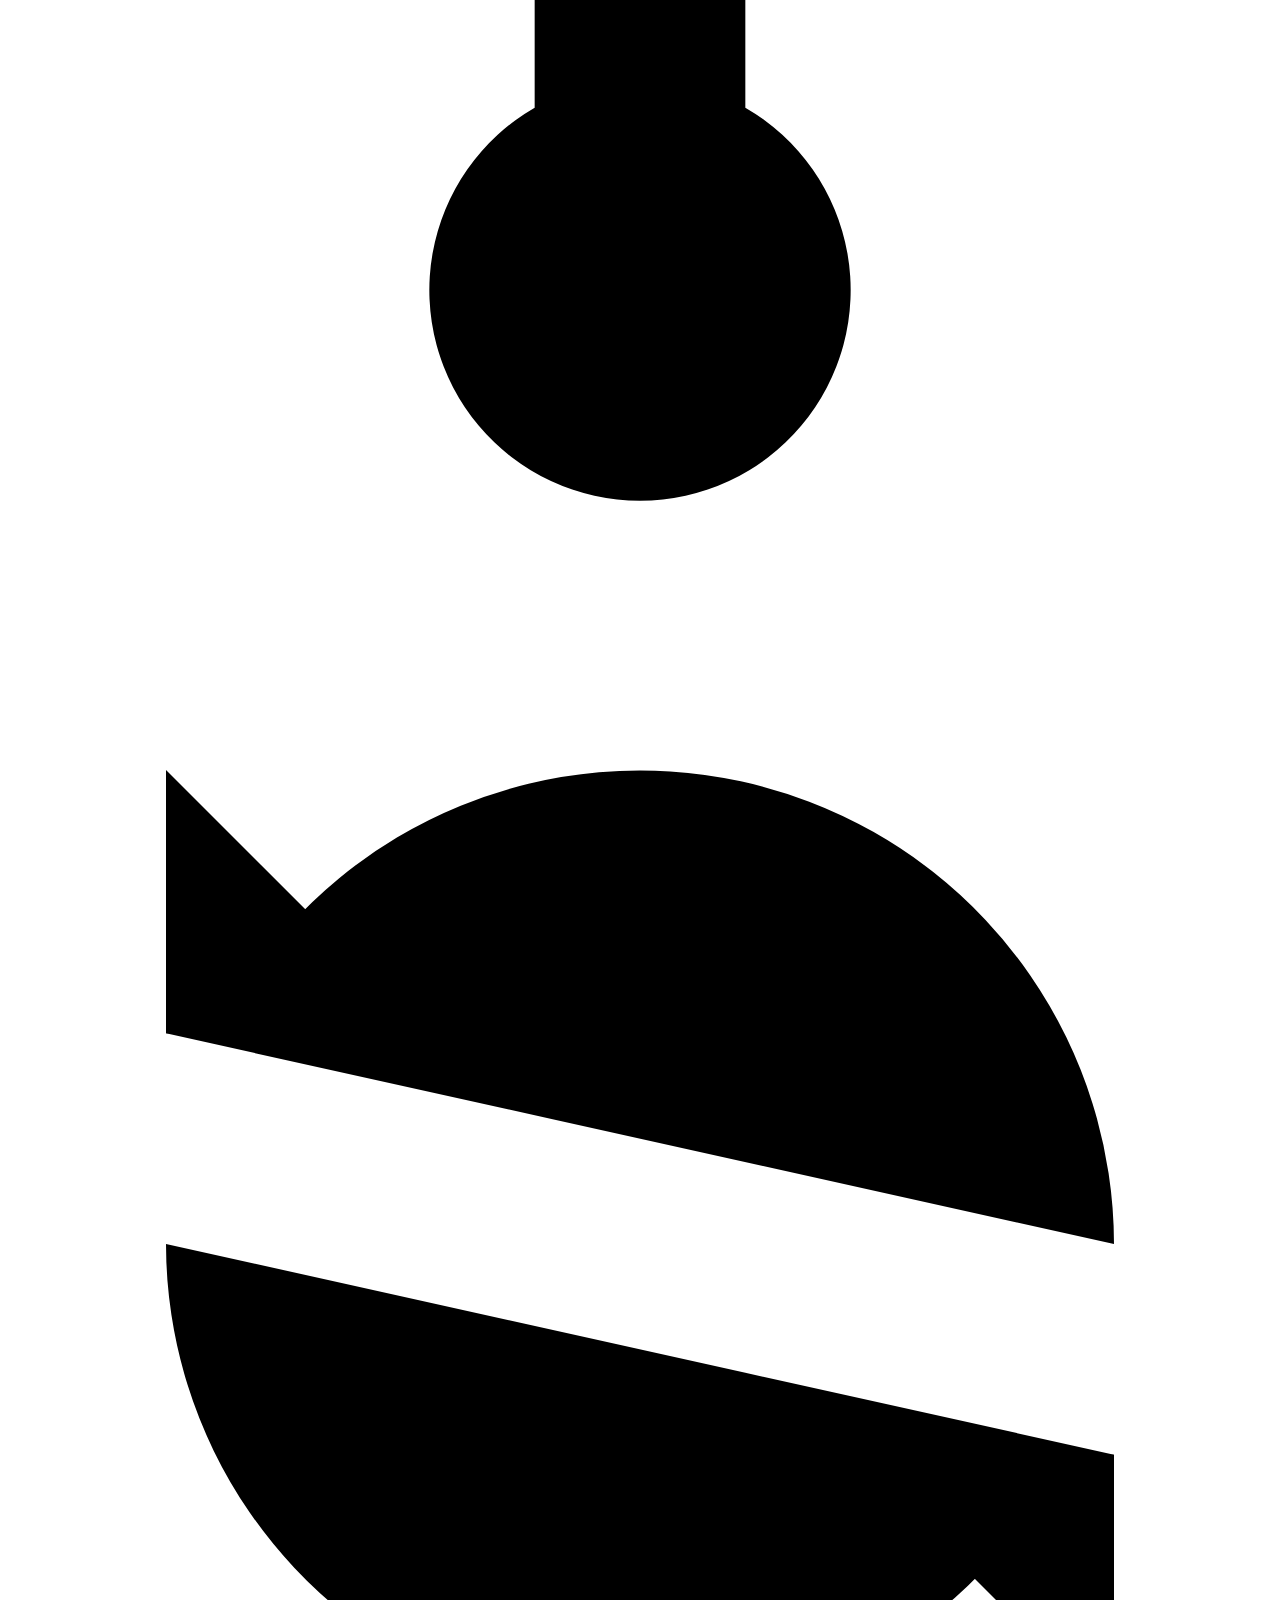
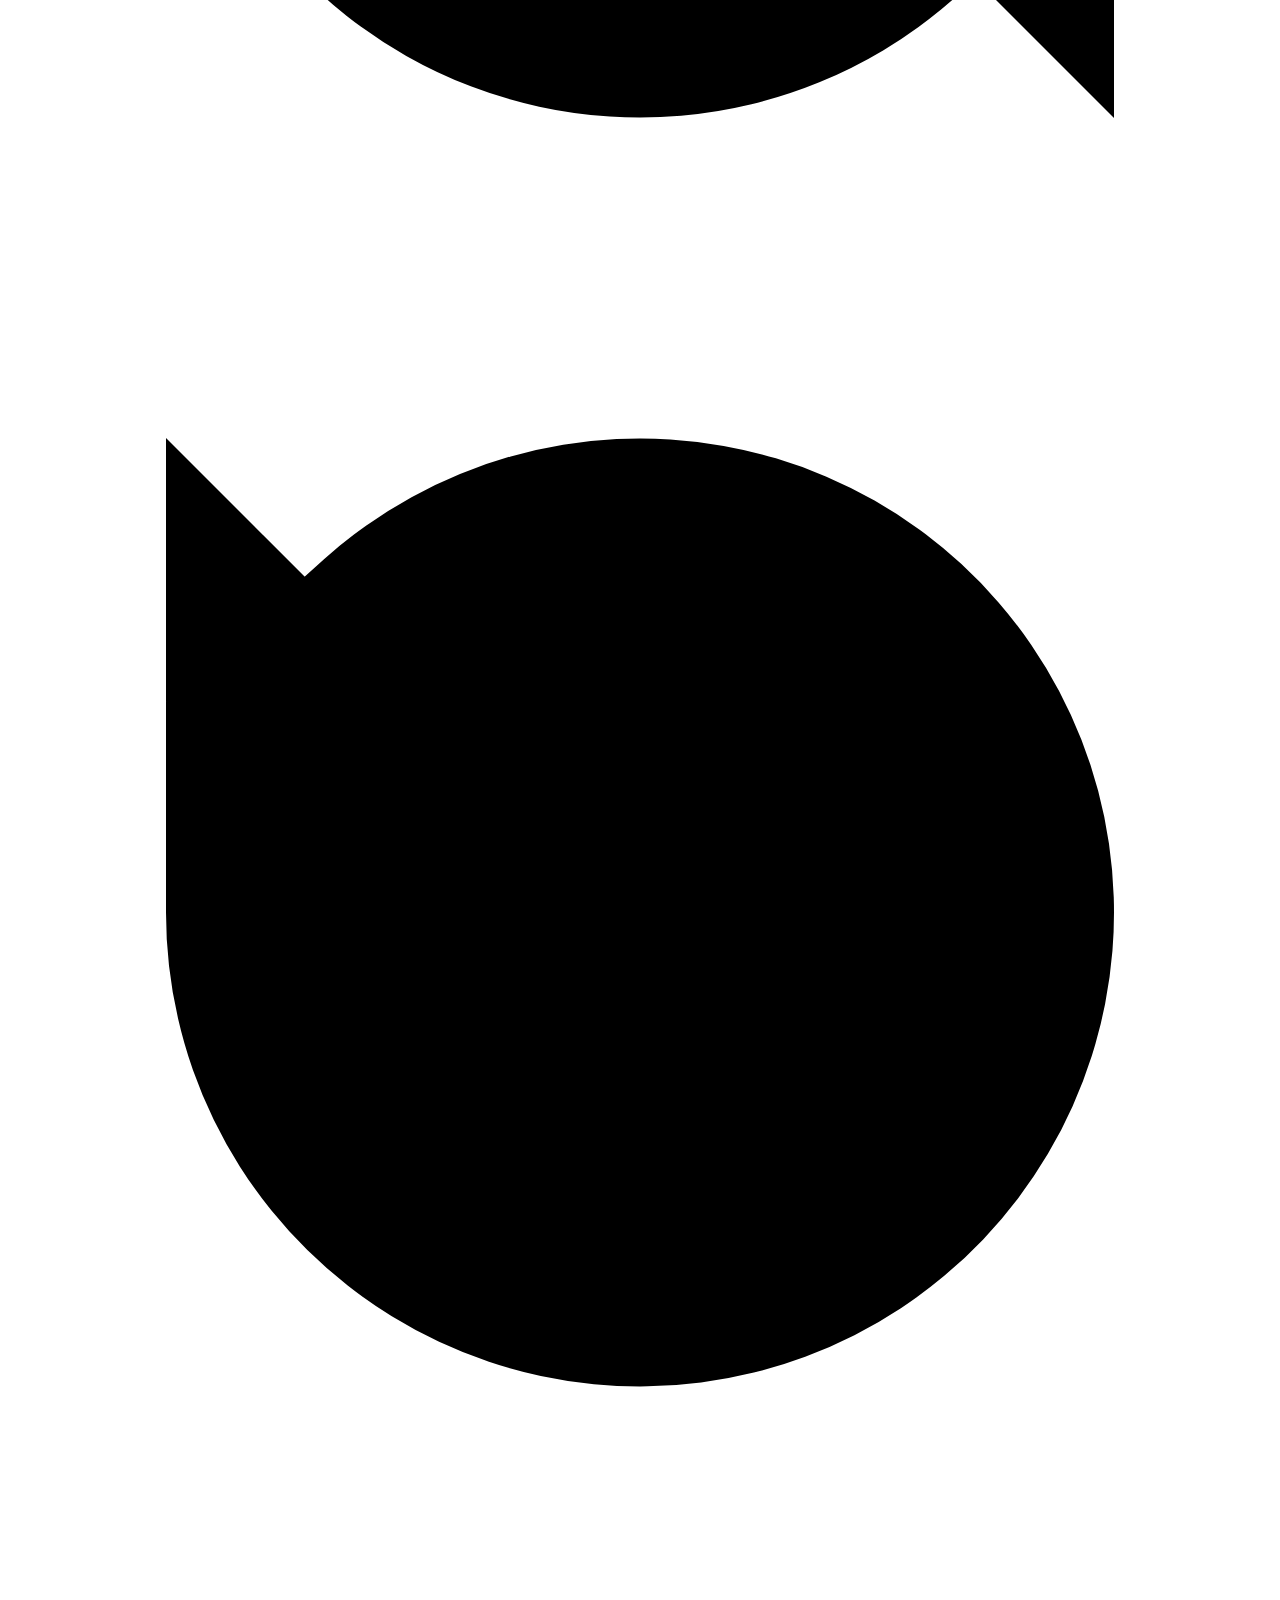
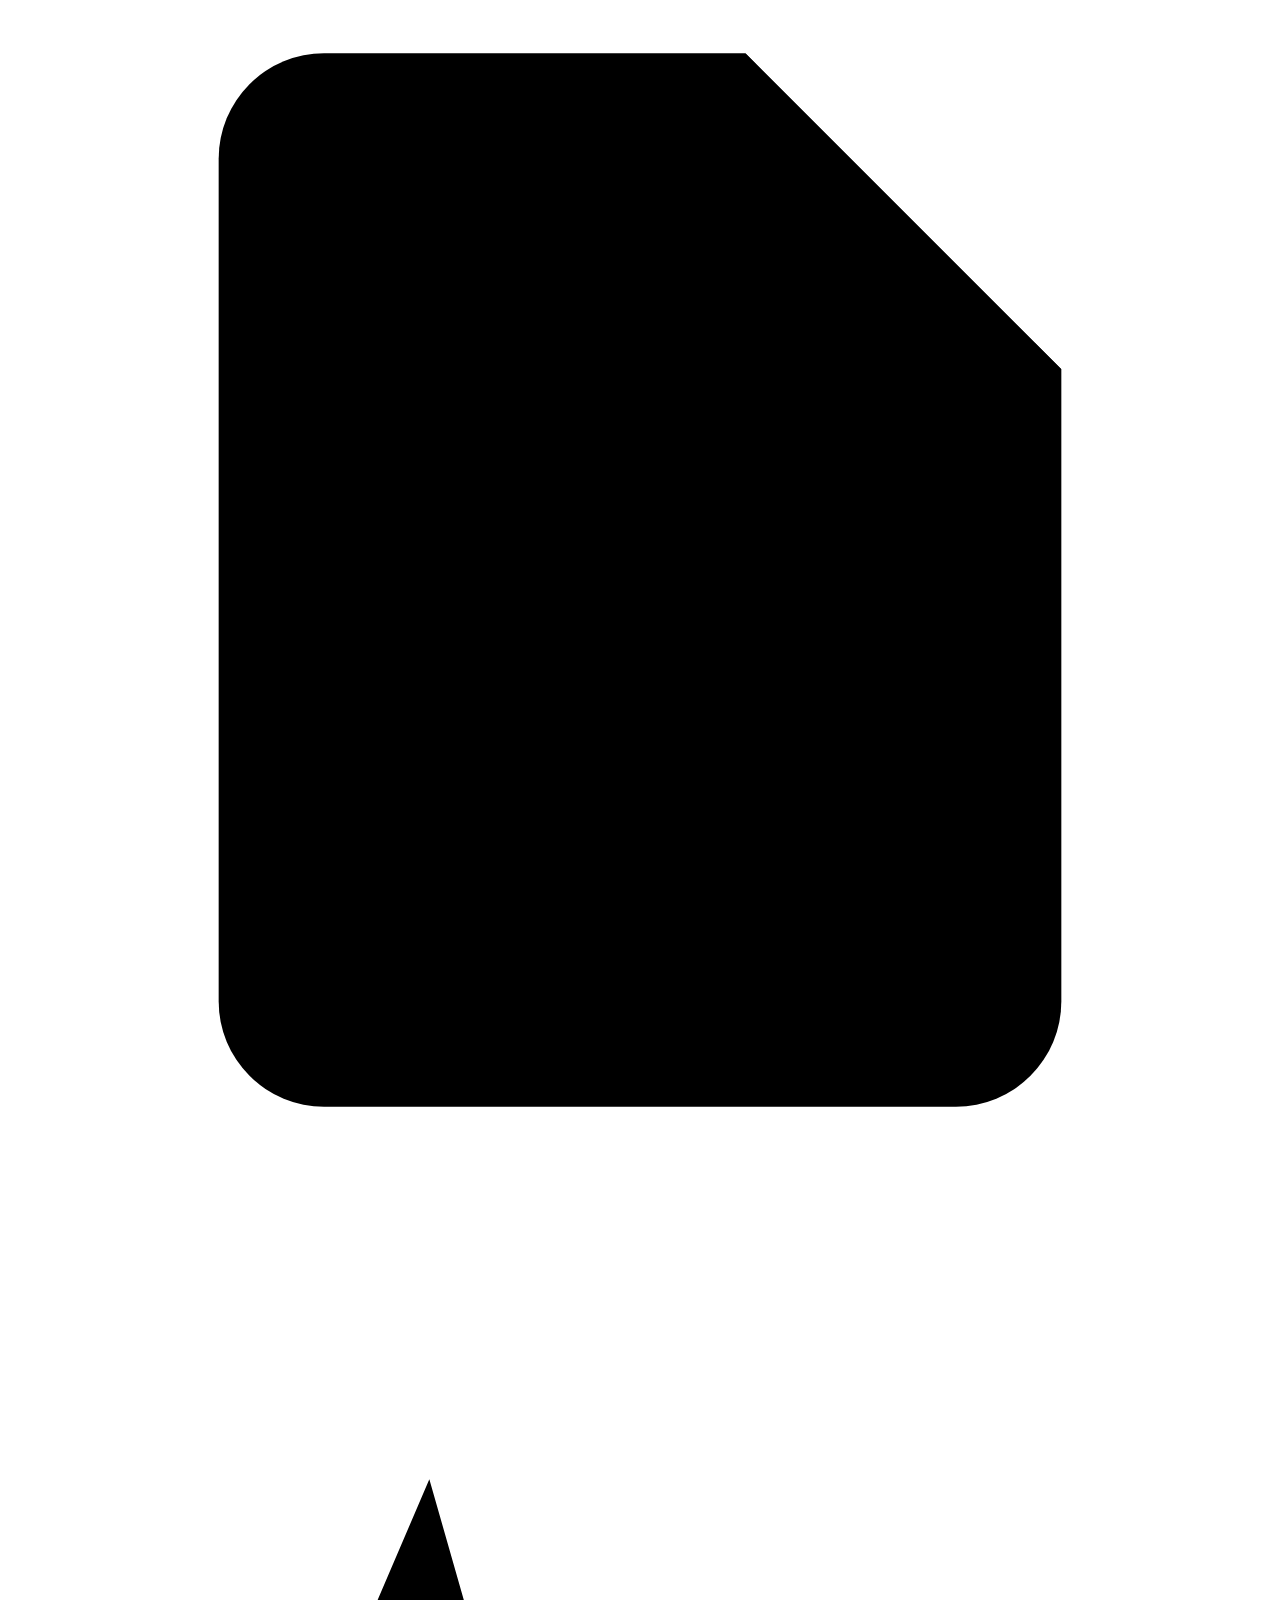
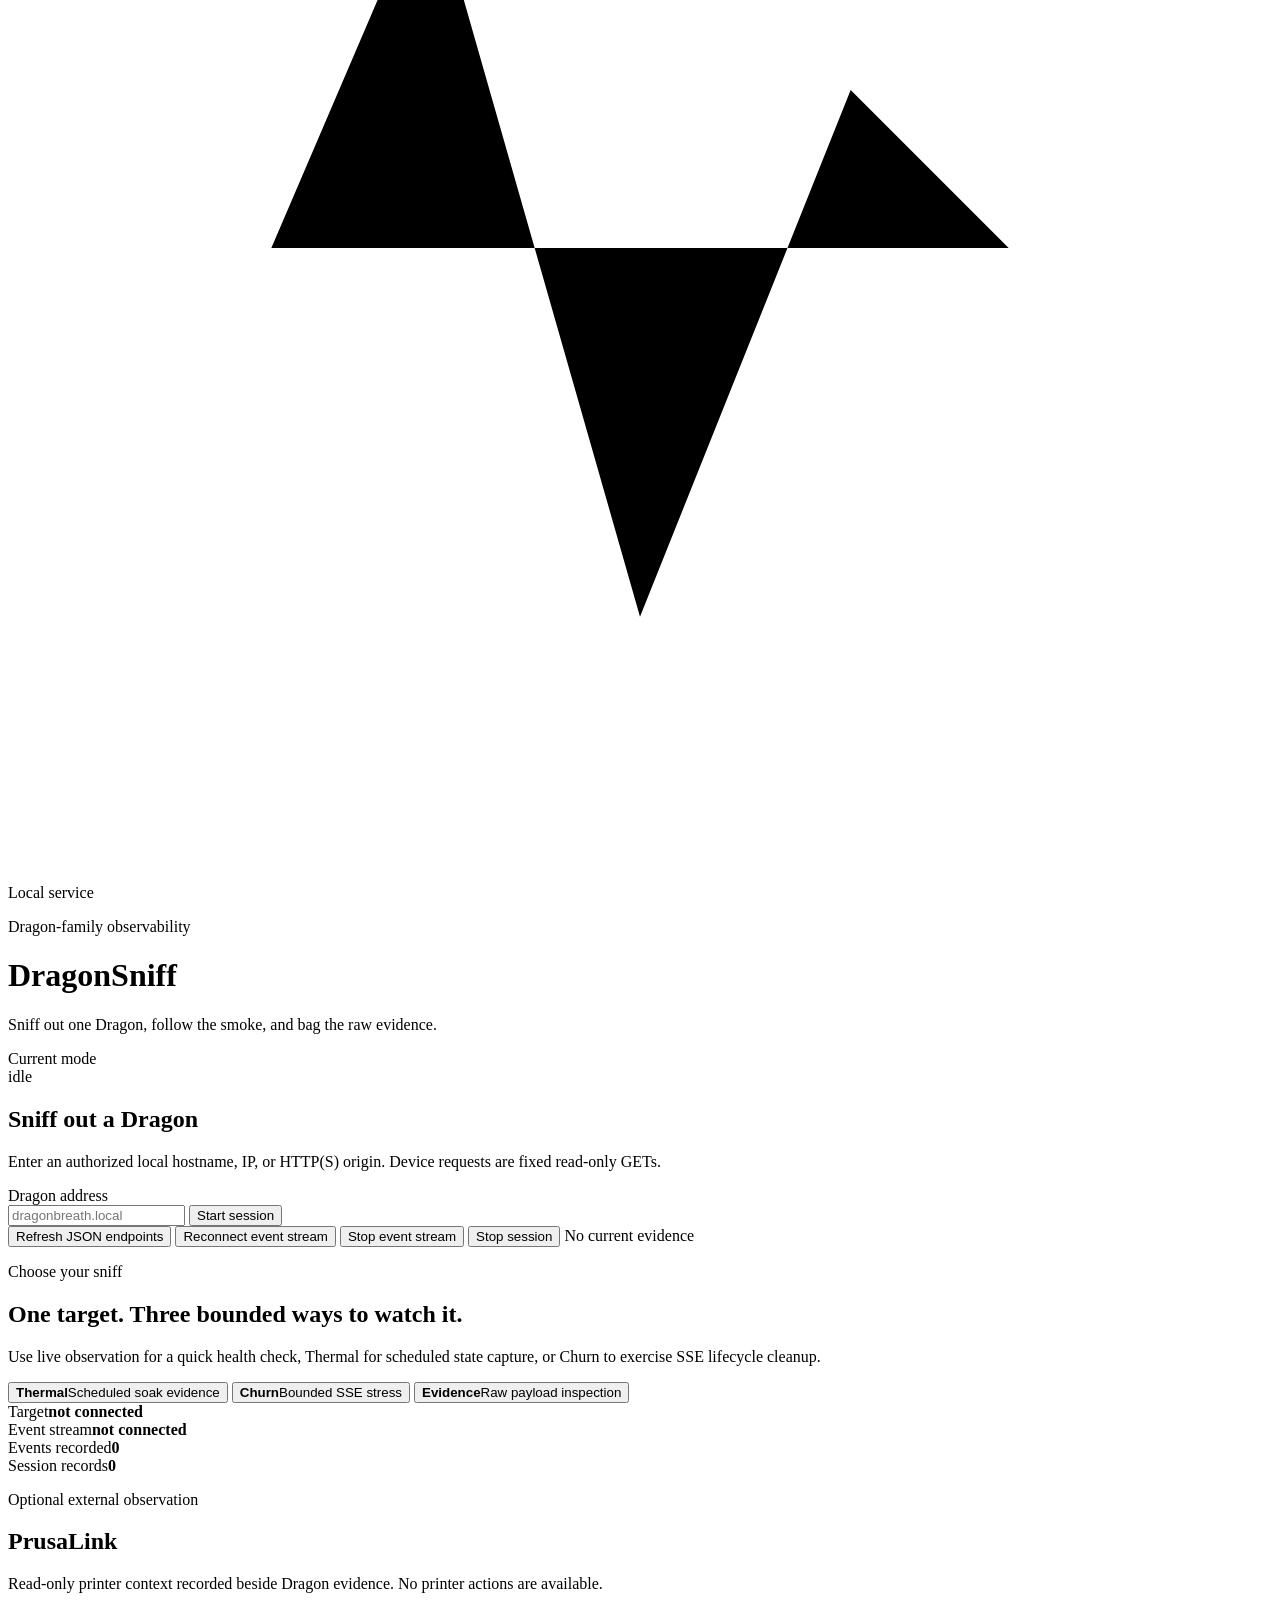
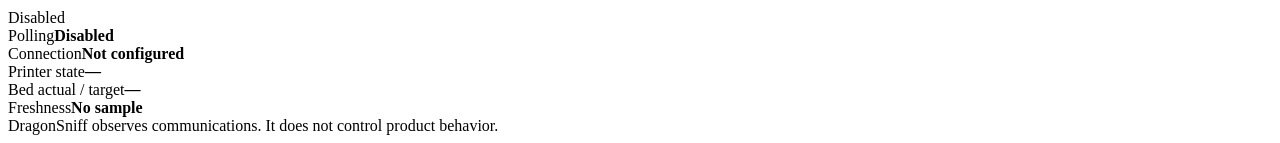
==== commit b9ac401a: "Correct Sensor Lab navigation markup line breaks" ====
--- a/src/dragonsniff/web/index.html
+++ b/src/dragonsniff/web/index.html
@@ -29,7 +29,10 @@
     <a class="tab" href="./#evidence" data-page="evidence" aria-label="Evidence" title="Evidence">
       <svg viewBox="0 0 24 24" aria-hidden="true"><path d="M14 2H6a2 2 0 0 0-2 2v16a2 2 0 0 0 2 2h12a2 2 0 0 0 2-2V8Z"/><path d="M14 2v6h6M8 13h8M8 17h8"/></svg>
     </a>
-    <a class="tab" href="/sensor-lab" aria-label="Sensor Lab (offline ADC investigation)" title="Sensor Lab">\n      <svg viewBox="0 0 24 24" aria-hidden="true"><path d="M2 12h3l3-7 4 14 4-10 3 3h3"/></svg>\n    </a>\n    <div class="rail-connection" title="Local service"><i></i><span>Local service</span></div>
+    <a class="tab" href="/sensor-lab" aria-label="Sensor Lab (offline ADC investigation)" title="Sensor Lab">
+      <svg viewBox="0 0 24 24" aria-hidden="true"><path d="M2 12h3l3-7 4 14 4-10 3 3h3"/></svg>
+    </a>
+    <div class="rail-connection" title="Local service"><i></i><span>Local service</span></div>
   </nav>
   <header class="app-header">
     <div>
